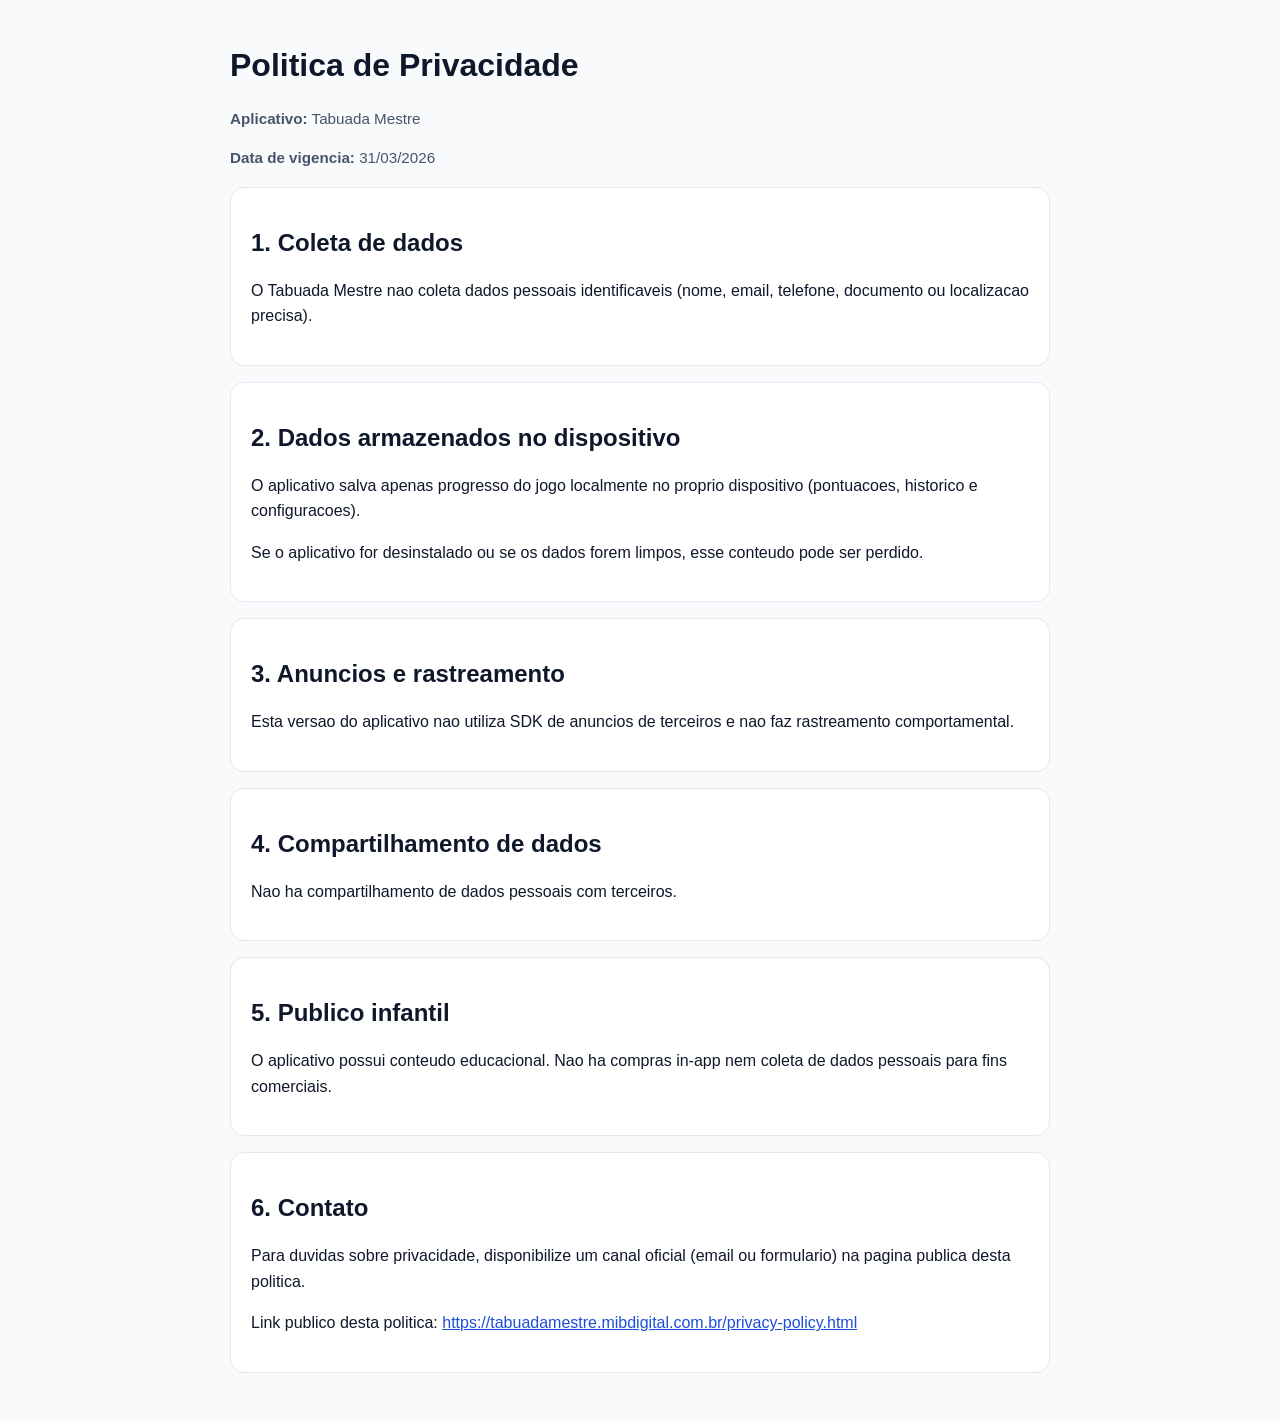
==== privacy-policy.html @ 7df8ffd2 "Add files via upload" ====
<!DOCTYPE html>
<html lang="pt-BR">
<head>
  <meta charset="UTF-8">
  <meta name="viewport" content="width=device-width, initial-scale=1.0">
  <title>Politica de Privacidade - Tabuada Mestre</title>
  <style>
    :root { color-scheme: light; }
    body {
      margin: 0;
      font-family: -apple-system, BlinkMacSystemFont, "Segoe UI", Roboto, Arial, sans-serif;
      background: #f8fafc;
      color: #0f172a;
      line-height: 1.6;
    }
    main {
      max-width: 820px;
      margin: 0 auto;
      padding: 24px 16px 48px;
    }
    h1, h2 { line-height: 1.25; }
    .card {
      background: #ffffff;
      border: 1px solid #e2e8f0;
      border-radius: 14px;
      padding: 20px;
      margin-top: 16px;
    }
    .meta { color: #475569; font-size: 0.95rem; }
    a { color: #1d4ed8; }
  </style>
</head>
<body>
  <main>
    <h1>Politica de Privacidade</h1>
    <p class="meta"><strong>Aplicativo:</strong> Tabuada Mestre</p>
    <p class="meta"><strong>Data de vigencia:</strong> 31/03/2026</p>

    <section class="card">
      <h2>1. Coleta de dados</h2>
      <p>O Tabuada Mestre nao coleta dados pessoais identificaveis (nome, email, telefone, documento ou localizacao precisa).</p>
    </section>

    <section class="card">
      <h2>2. Dados armazenados no dispositivo</h2>
      <p>O aplicativo salva apenas progresso do jogo localmente no proprio dispositivo (pontuacoes, historico e configuracoes).</p>
      <p>Se o aplicativo for desinstalado ou se os dados forem limpos, esse conteudo pode ser perdido.</p>
    </section>

    <section class="card">
      <h2>3. Anuncios e rastreamento</h2>
      <p>Esta versao do aplicativo nao utiliza SDK de anuncios de terceiros e nao faz rastreamento comportamental.</p>
    </section>

    <section class="card">
      <h2>4. Compartilhamento de dados</h2>
      <p>Nao ha compartilhamento de dados pessoais com terceiros.</p>
    </section>

    <section class="card">
      <h2>5. Publico infantil</h2>
      <p>O aplicativo possui conteudo educacional. Nao ha compras in-app nem coleta de dados pessoais para fins comerciais.</p>
    </section>

    <section class="card">
      <h2>6. Contato</h2>
      <p>Para duvidas sobre privacidade, disponibilize um canal oficial (email ou formulario) na pagina publica desta politica.</p>
      <p>Link publico desta politica: <a href="https://tabuadamestre.mibdigital.com.br/privacy-policy.html">https://tabuadamestre.mibdigital.com.br/privacy-policy.html</a></p>
    </section>
  </main>
</body>
</html>
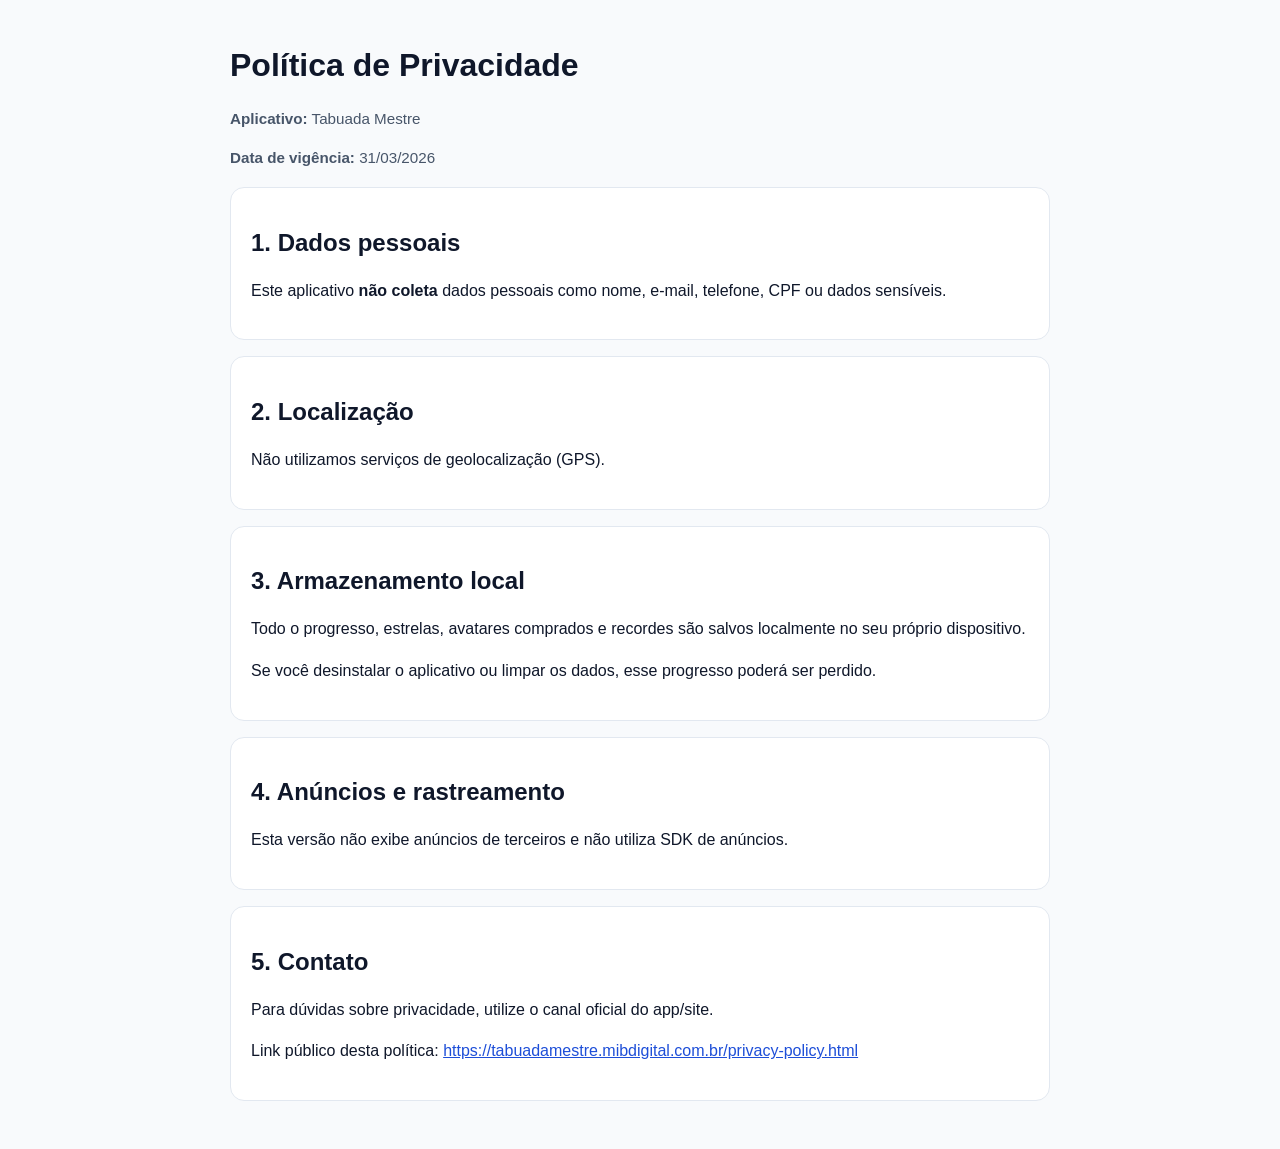
==== commit cf0ec31a: "Add files via upload" ====
--- a/privacy-policy.html
+++ b/privacy-policy.html
@@ -3,7 +3,7 @@
 <head>
   <meta charset="UTF-8">
   <meta name="viewport" content="width=device-width, initial-scale=1.0">
-  <title>Politica de Privacidade - Tabuada Mestre</title>
+  <title>Política de Privacidade - Tabuada Mestre</title>
   <style>
     :root { color-scheme: light; }
     body {
@@ -32,40 +32,35 @@
 </head>
 <body>
   <main>
-    <h1>Politica de Privacidade</h1>
+    <h1>Política de Privacidade</h1>
     <p class="meta"><strong>Aplicativo:</strong> Tabuada Mestre</p>
-    <p class="meta"><strong>Data de vigencia:</strong> 31/03/2026</p>
+    <p class="meta"><strong>Data de vigência:</strong> 31/03/2026</p>
 
     <section class="card">
-      <h2>1. Coleta de dados</h2>
-      <p>O Tabuada Mestre nao coleta dados pessoais identificaveis (nome, email, telefone, documento ou localizacao precisa).</p>
+      <h2>1. Dados pessoais</h2>
+      <p>Este aplicativo <strong>não coleta</strong> dados pessoais como nome, e-mail, telefone, CPF ou dados sensíveis.</p>
     </section>
 
     <section class="card">
-      <h2>2. Dados armazenados no dispositivo</h2>
-      <p>O aplicativo salva apenas progresso do jogo localmente no proprio dispositivo (pontuacoes, historico e configuracoes).</p>
-      <p>Se o aplicativo for desinstalado ou se os dados forem limpos, esse conteudo pode ser perdido.</p>
+      <h2>2. Localização</h2>
+      <p>Não utilizamos serviços de geolocalização (GPS).</p>
     </section>
 
     <section class="card">
-      <h2>3. Anuncios e rastreamento</h2>
-      <p>Esta versao do aplicativo nao utiliza SDK de anuncios de terceiros e nao faz rastreamento comportamental.</p>
+      <h2>3. Armazenamento local</h2>
+      <p>Todo o progresso, estrelas, avatares comprados e recordes são salvos localmente no seu próprio dispositivo.</p>
+      <p>Se você desinstalar o aplicativo ou limpar os dados, esse progresso poderá ser perdido.</p>
     </section>
 
     <section class="card">
-      <h2>4. Compartilhamento de dados</h2>
-      <p>Nao ha compartilhamento de dados pessoais com terceiros.</p>
+      <h2>4. Anúncios e rastreamento</h2>
+      <p>Esta versão não exibe anúncios de terceiros e não utiliza SDK de anúncios.</p>
     </section>
 
     <section class="card">
-      <h2>5. Publico infantil</h2>
-      <p>O aplicativo possui conteudo educacional. Nao ha compras in-app nem coleta de dados pessoais para fins comerciais.</p>
-    </section>
-
-    <section class="card">
-      <h2>6. Contato</h2>
-      <p>Para duvidas sobre privacidade, disponibilize um canal oficial (email ou formulario) na pagina publica desta politica.</p>
-      <p>Link publico desta politica: <a href="https://tabuadamestre.mibdigital.com.br/privacy-policy.html">https://tabuadamestre.mibdigital.com.br/privacy-policy.html</a></p>
+      <h2>5. Contato</h2>
+      <p>Para dúvidas sobre privacidade, utilize o canal oficial do app/site.</p>
+      <p>Link público desta política: <a href="https://tabuadamestre.mibdigital.com.br/privacy-policy.html">https://tabuadamestre.mibdigital.com.br/privacy-policy.html</a></p>
     </section>
   </main>
 </body>
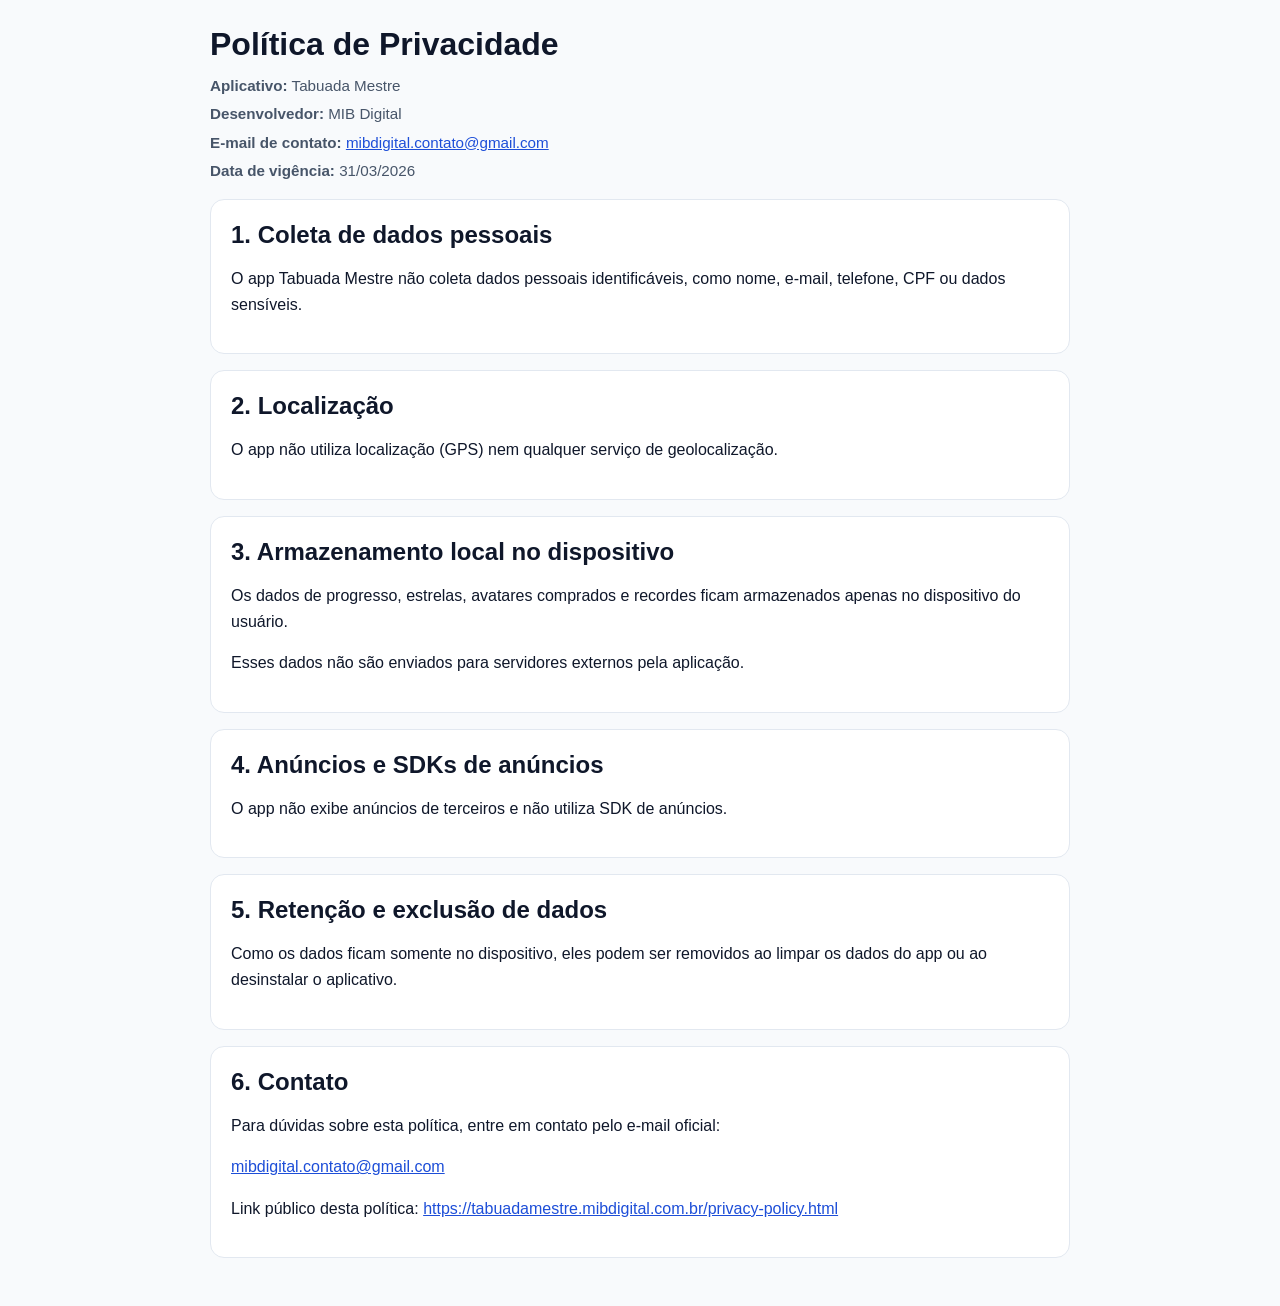
==== commit 5f2905f5: "Add files via upload" ====
--- a/privacy-policy.html
+++ b/privacy-policy.html
@@ -14,11 +14,11 @@
       line-height: 1.6;
     }
     main {
-      max-width: 820px;
+      max-width: 860px;
       margin: 0 auto;
       padding: 24px 16px 48px;
     }
-    h1, h2 { line-height: 1.25; }
+    h1, h2 { line-height: 1.25; margin: 0 0 10px; }
     .card {
       background: #ffffff;
       border: 1px solid #e2e8f0;
@@ -26,7 +26,7 @@
       padding: 20px;
       margin-top: 16px;
     }
-    .meta { color: #475569; font-size: 0.95rem; }
+    .meta { color: #475569; font-size: 0.95rem; margin: 4px 0; }
     a { color: #1d4ed8; }
   </style>
 </head>
@@ -34,32 +34,40 @@
   <main>
     <h1>Política de Privacidade</h1>
     <p class="meta"><strong>Aplicativo:</strong> Tabuada Mestre</p>
+    <p class="meta"><strong>Desenvolvedor:</strong> MIB Digital</p>
+    <p class="meta"><strong>E-mail de contato:</strong> <a href="mailto:mibdigital.contato@gmail.com">mibdigital.contato@gmail.com</a></p>
     <p class="meta"><strong>Data de vigência:</strong> 31/03/2026</p>
 
     <section class="card">
-      <h2>1. Dados pessoais</h2>
-      <p>Este aplicativo <strong>não coleta</strong> dados pessoais como nome, e-mail, telefone, CPF ou dados sensíveis.</p>
+      <h2>1. Coleta de dados pessoais</h2>
+      <p>O app Tabuada Mestre não coleta dados pessoais identificáveis, como nome, e-mail, telefone, CPF ou dados sensíveis.</p>
     </section>
 
     <section class="card">
       <h2>2. Localização</h2>
-      <p>Não utilizamos serviços de geolocalização (GPS).</p>
+      <p>O app não utiliza localização (GPS) nem qualquer serviço de geolocalização.</p>
     </section>
 
     <section class="card">
-      <h2>3. Armazenamento local</h2>
-      <p>Todo o progresso, estrelas, avatares comprados e recordes são salvos localmente no seu próprio dispositivo.</p>
-      <p>Se você desinstalar o aplicativo ou limpar os dados, esse progresso poderá ser perdido.</p>
+      <h2>3. Armazenamento local no dispositivo</h2>
+      <p>Os dados de progresso, estrelas, avatares comprados e recordes ficam armazenados apenas no dispositivo do usuário.</p>
+      <p>Esses dados não são enviados para servidores externos pela aplicação.</p>
     </section>
 
     <section class="card">
-      <h2>4. Anúncios e rastreamento</h2>
-      <p>Esta versão não exibe anúncios de terceiros e não utiliza SDK de anúncios.</p>
+      <h2>4. Anúncios e SDKs de anúncios</h2>
+      <p>O app não exibe anúncios de terceiros e não utiliza SDK de anúncios.</p>
     </section>
 
     <section class="card">
-      <h2>5. Contato</h2>
-      <p>Para dúvidas sobre privacidade, utilize o canal oficial do app/site.</p>
+      <h2>5. Retenção e exclusão de dados</h2>
+      <p>Como os dados ficam somente no dispositivo, eles podem ser removidos ao limpar os dados do app ou ao desinstalar o aplicativo.</p>
+    </section>
+
+    <section class="card">
+      <h2>6. Contato</h2>
+      <p>Para dúvidas sobre esta política, entre em contato pelo e-mail oficial:</p>
+      <p><a href="mailto:mibdigital.contato@gmail.com">mibdigital.contato@gmail.com</a></p>
       <p>Link público desta política: <a href="https://tabuadamestre.mibdigital.com.br/privacy-policy.html">https://tabuadamestre.mibdigital.com.br/privacy-policy.html</a></p>
     </section>
   </main>
